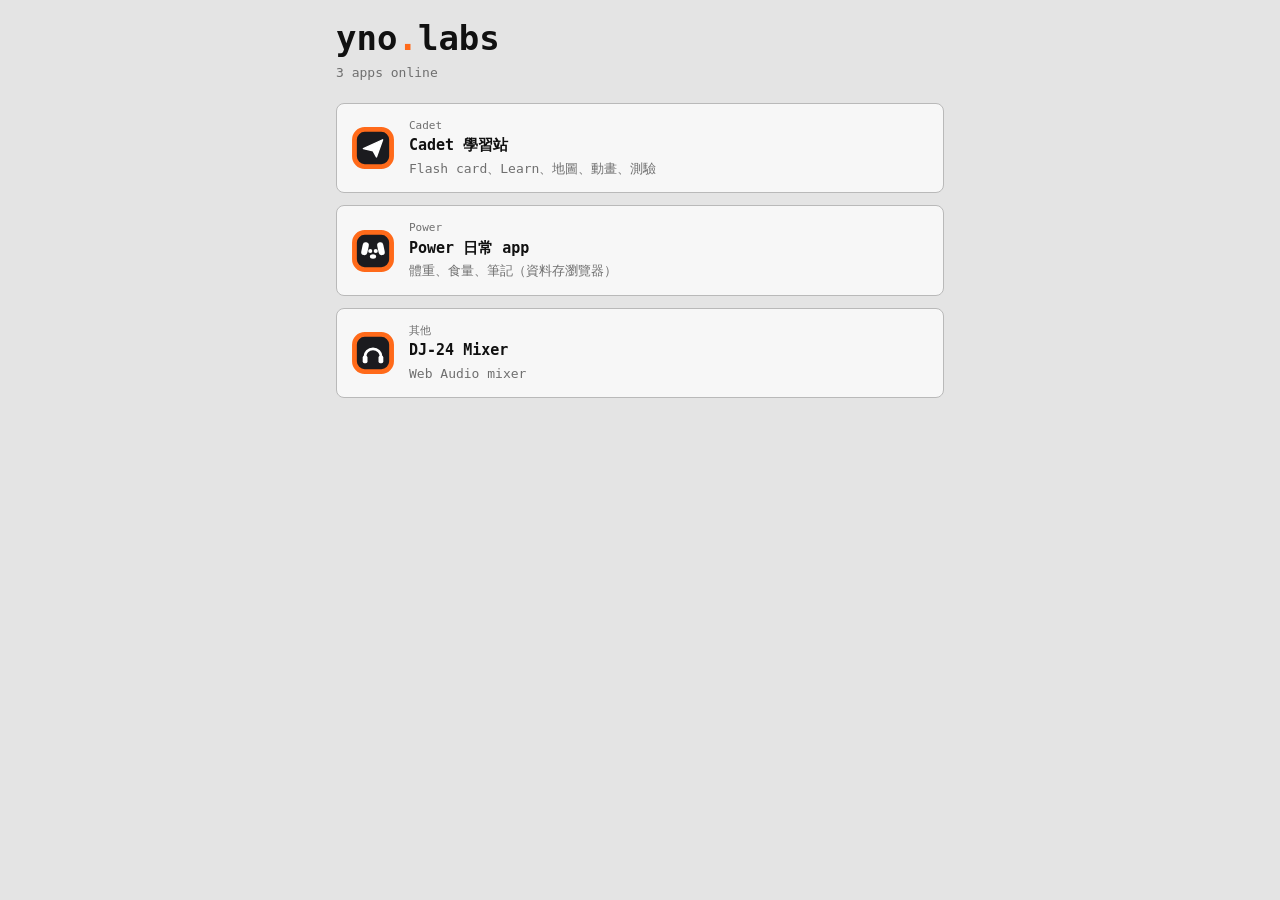
==== index.html @ 93c23d8d "Add phone launcher page Co-Authored-By: Claude Opus 5.5 <noreply@anthropic.com>" ====
<!doctype html>
<html lang="zh-HK">
<head>
<meta charset="utf-8">
<meta name="viewport" content="width=device-width,initial-scale=1,viewport-fit=cover">
<meta name="robots" content="noindex">
<meta name="apple-mobile-web-app-title" content="yno labs">
<title>yno labs</title>
<link rel="icon" type="image/svg+xml" href="icons/dashboard.svg">
<style>
:root{--bg:#e4e4e4;--surface:#f7f7f7;--ink:#111;--mute:#6f6f6f;--line:#b9b9b9;--primary:#ff6a1a;
--mono:ui-monospace,"SF Mono",Menlo,Consolas,monospace}
@media(prefers-color-scheme:dark){:root{--bg:#17171a;--surface:#1f1f23;--ink:#ececec;--mute:#8d8d95;--line:#3a3a41}}
*{box-sizing:border-box}
body{margin:0;background:var(--bg);color:var(--ink);font:15px/1.5 var(--mono);
padding:env(safe-area-inset-top) env(safe-area-inset-right) env(safe-area-inset-bottom) env(safe-area-inset-left)}
main{max-width:640px;margin:0 auto;padding:20px 16px 32px}
h1{margin:0;font-size:34px;line-height:1.1}h1 span{color:var(--primary)}
main>p{margin:6px 0 20px;color:var(--mute);font-size:13px}
.card{display:flex;gap:14px;align-items:center;padding:14px;margin-bottom:12px;min-height:72px;
background:var(--surface);border:1px solid var(--line);border-radius:8px;color:inherit;text-decoration:none}
.card:active{border-color:var(--primary)}
.card img,.em{flex:none;width:44px;height:44px;font-size:32px;line-height:44px;text-align:center}
.card small{display:block;color:var(--mute);font-size:11px}.card b{display:block}
.card p{margin:2px 0 0;color:var(--mute);font-size:13px}
</style>
</head>
<body>
<main>
<h1>yno<span>.</span>labs</h1>
<p>3 apps online</p>
<a class="card" href="https://davidlamlyy-blip.github.io/cadet-study/"><img src="icons/cadet.svg" alt="" width="44" height="44">
<div><small>Cadet</small><b>Cadet 學習站</b>
<p>Flash card、Learn、地圖、動畫、測驗</p></div></a>
<a class="card" href="https://davidlamlyy-blip.github.io/my-web-apps/power/"><img src="icons/power-app.svg" alt="" width="44" height="44">
<div><small>Power</small><b>Power 日常 app</b>
<p>體重、食量、筆記（資料存瀏覽器）</p></div></a>
<a class="card" href="https://davidlamlyy-blip.github.io/my-web-apps/dj/"><img src="icons/dj.svg" alt="" width="44" height="44">
<div><small>其他</small><b>DJ-24 Mixer</b>
<p>Web Audio mixer</p></div></a>
</main>
</body>
</html>
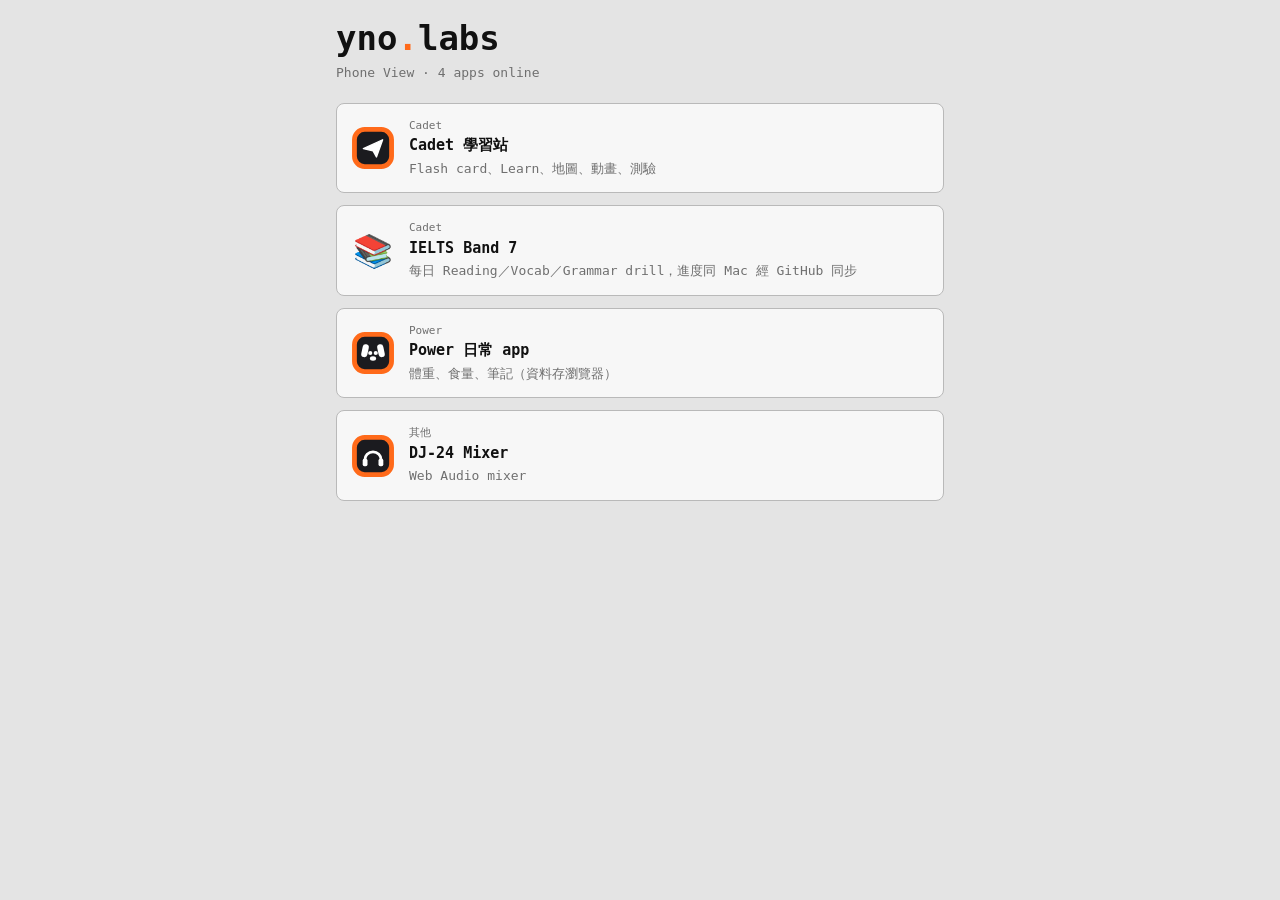
==== commit 79b260ff: "Add IELTS (phone/iPad, GitHub-synced progress) and Phone View label Co-Authored-By: Claude Opus 5.5 " ====
--- a/index.html
+++ b/index.html
@@ -28,10 +28,13 @@
 <body>
 <main>
 <h1>yno<span>.</span>labs</h1>
-<p>3 apps online</p>
+<p>Phone View · 4 apps online</p>
 <a class="card" href="https://davidlamlyy-blip.github.io/cadet-study/"><img src="icons/cadet.svg" alt="" width="44" height="44">
 <div><small>Cadet</small><b>Cadet 學習站</b>
 <p>Flash card、Learn、地圖、動畫、測驗</p></div></a>
+<a class="card" href="https://davidlamlyy-blip.github.io/my-web-apps/ielts/"><span class="em">📚</span>
+<div><small>Cadet</small><b>IELTS Band 7</b>
+<p>每日 Reading／Vocab／Grammar drill，進度同 Mac 經 GitHub 同步</p></div></a>
 <a class="card" href="https://davidlamlyy-blip.github.io/my-web-apps/power/"><img src="icons/power-app.svg" alt="" width="44" height="44">
 <div><small>Power</small><b>Power 日常 app</b>
 <p>體重、食量、筆記（資料存瀏覽器）</p></div></a>
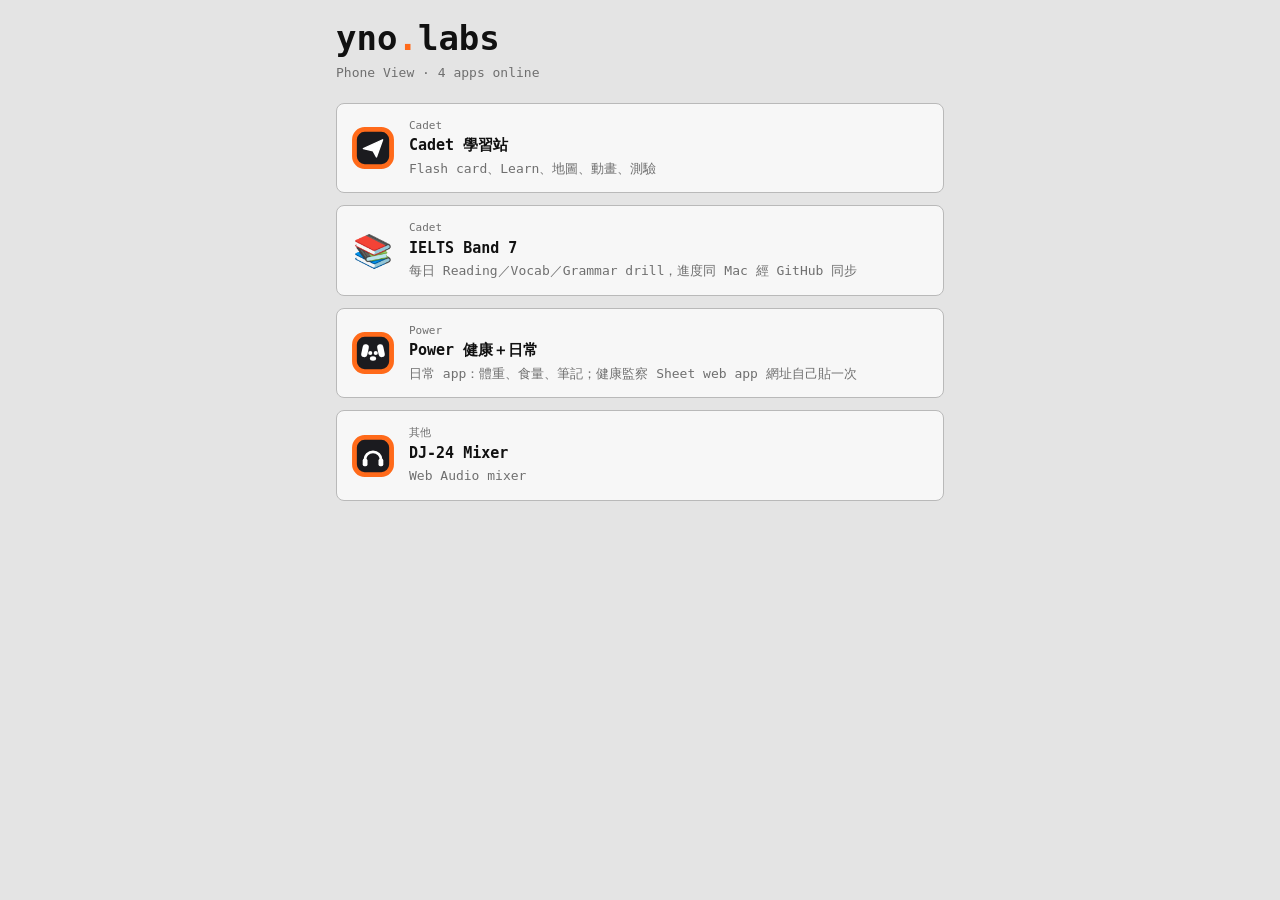
==== commit 144a8492: "Update Power card name and description Co-Authored-By: Claude Opus 5.5 <noreply@anthropic.com>" ====
--- a/index.html
+++ b/index.html
@@ -36,8 +36,8 @@
 <div><small>Cadet</small><b>IELTS Band 7</b>
 <p>每日 Reading／Vocab／Grammar drill，進度同 Mac 經 GitHub 同步</p></div></a>
 <a class="card" href="https://davidlamlyy-blip.github.io/my-web-apps/power/"><img src="icons/power-app.svg" alt="" width="44" height="44">
-<div><small>Power</small><b>Power 日常 app</b>
-<p>體重、食量、筆記（資料存瀏覽器）</p></div></a>
+<div><small>Power</small><b>Power 健康＋日常</b>
+<p>日常 app：體重、食量、筆記；健康監察 Sheet web app 網址自己貼一次</p></div></a>
 <a class="card" href="https://davidlamlyy-blip.github.io/my-web-apps/dj/"><img src="icons/dj.svg" alt="" width="44" height="44">
 <div><small>其他</small><b>DJ-24 Mixer</b>
 <p>Web Audio mixer</p></div></a>
